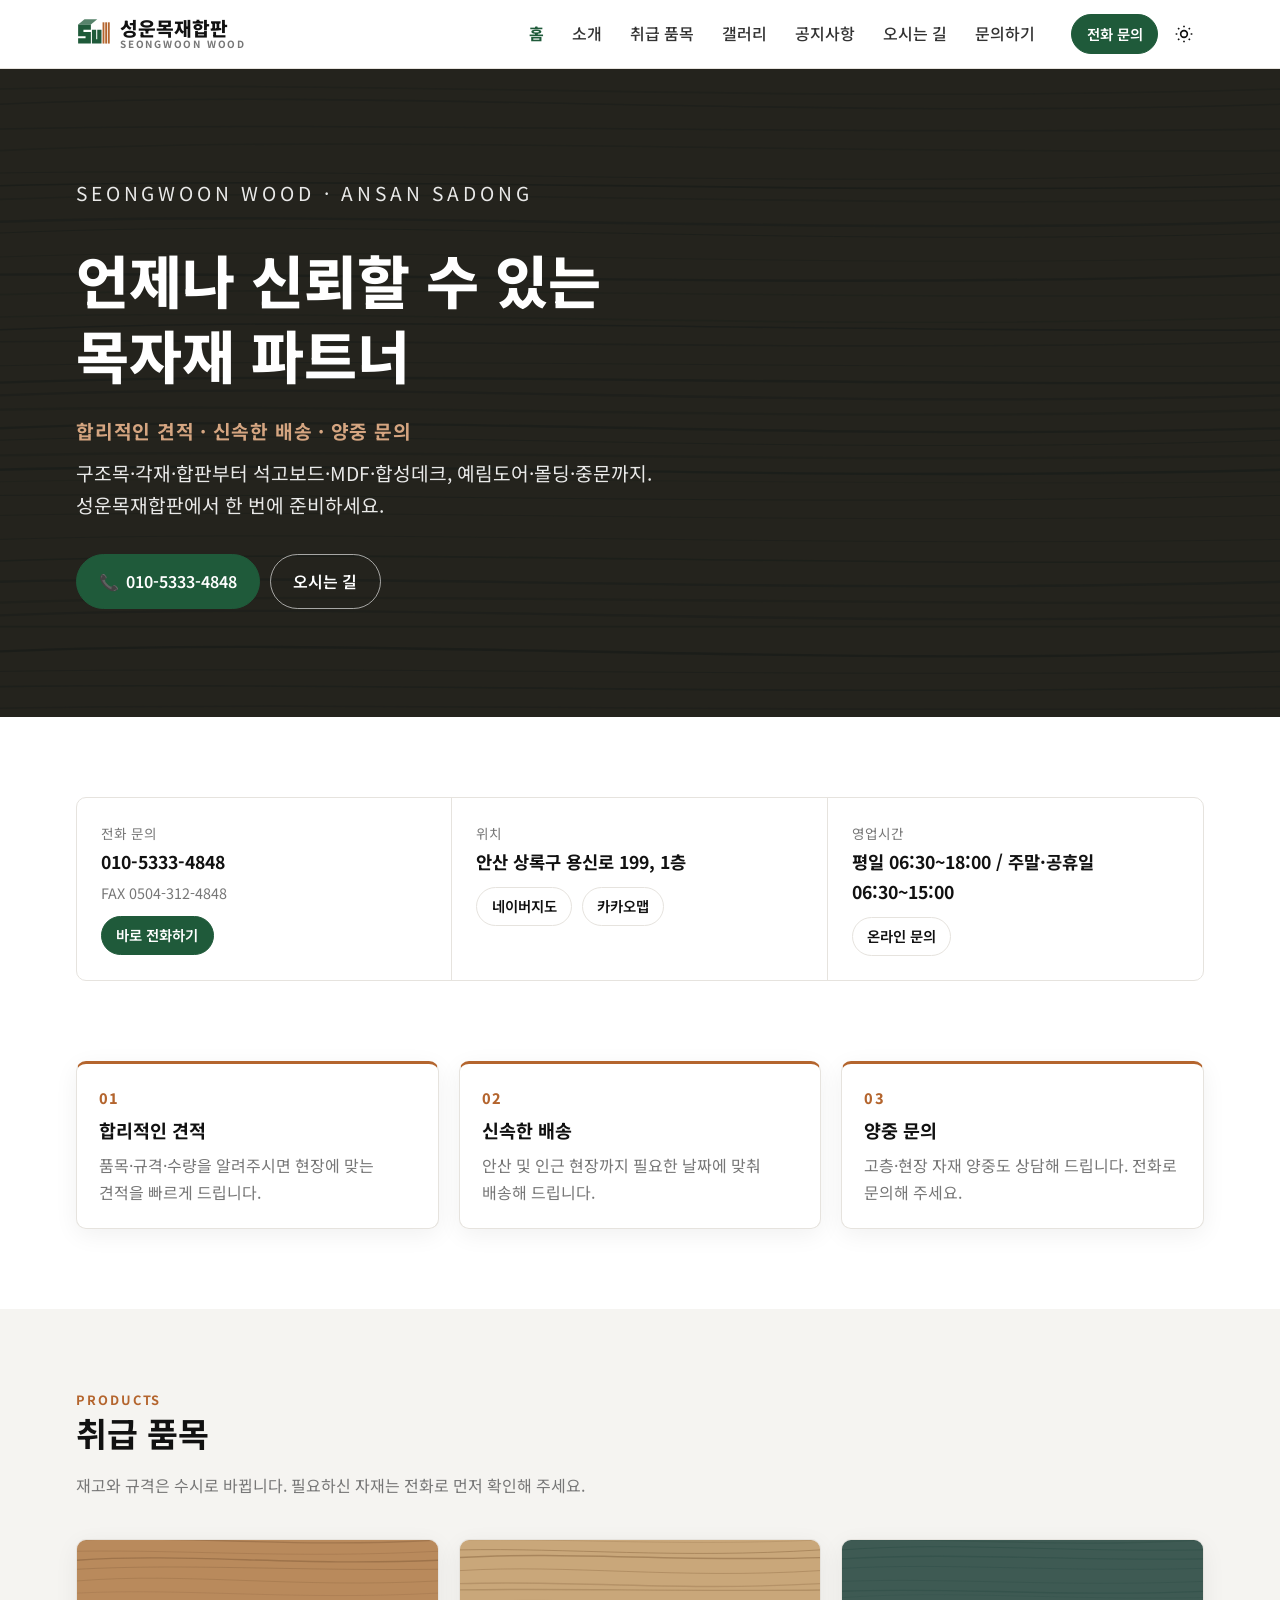
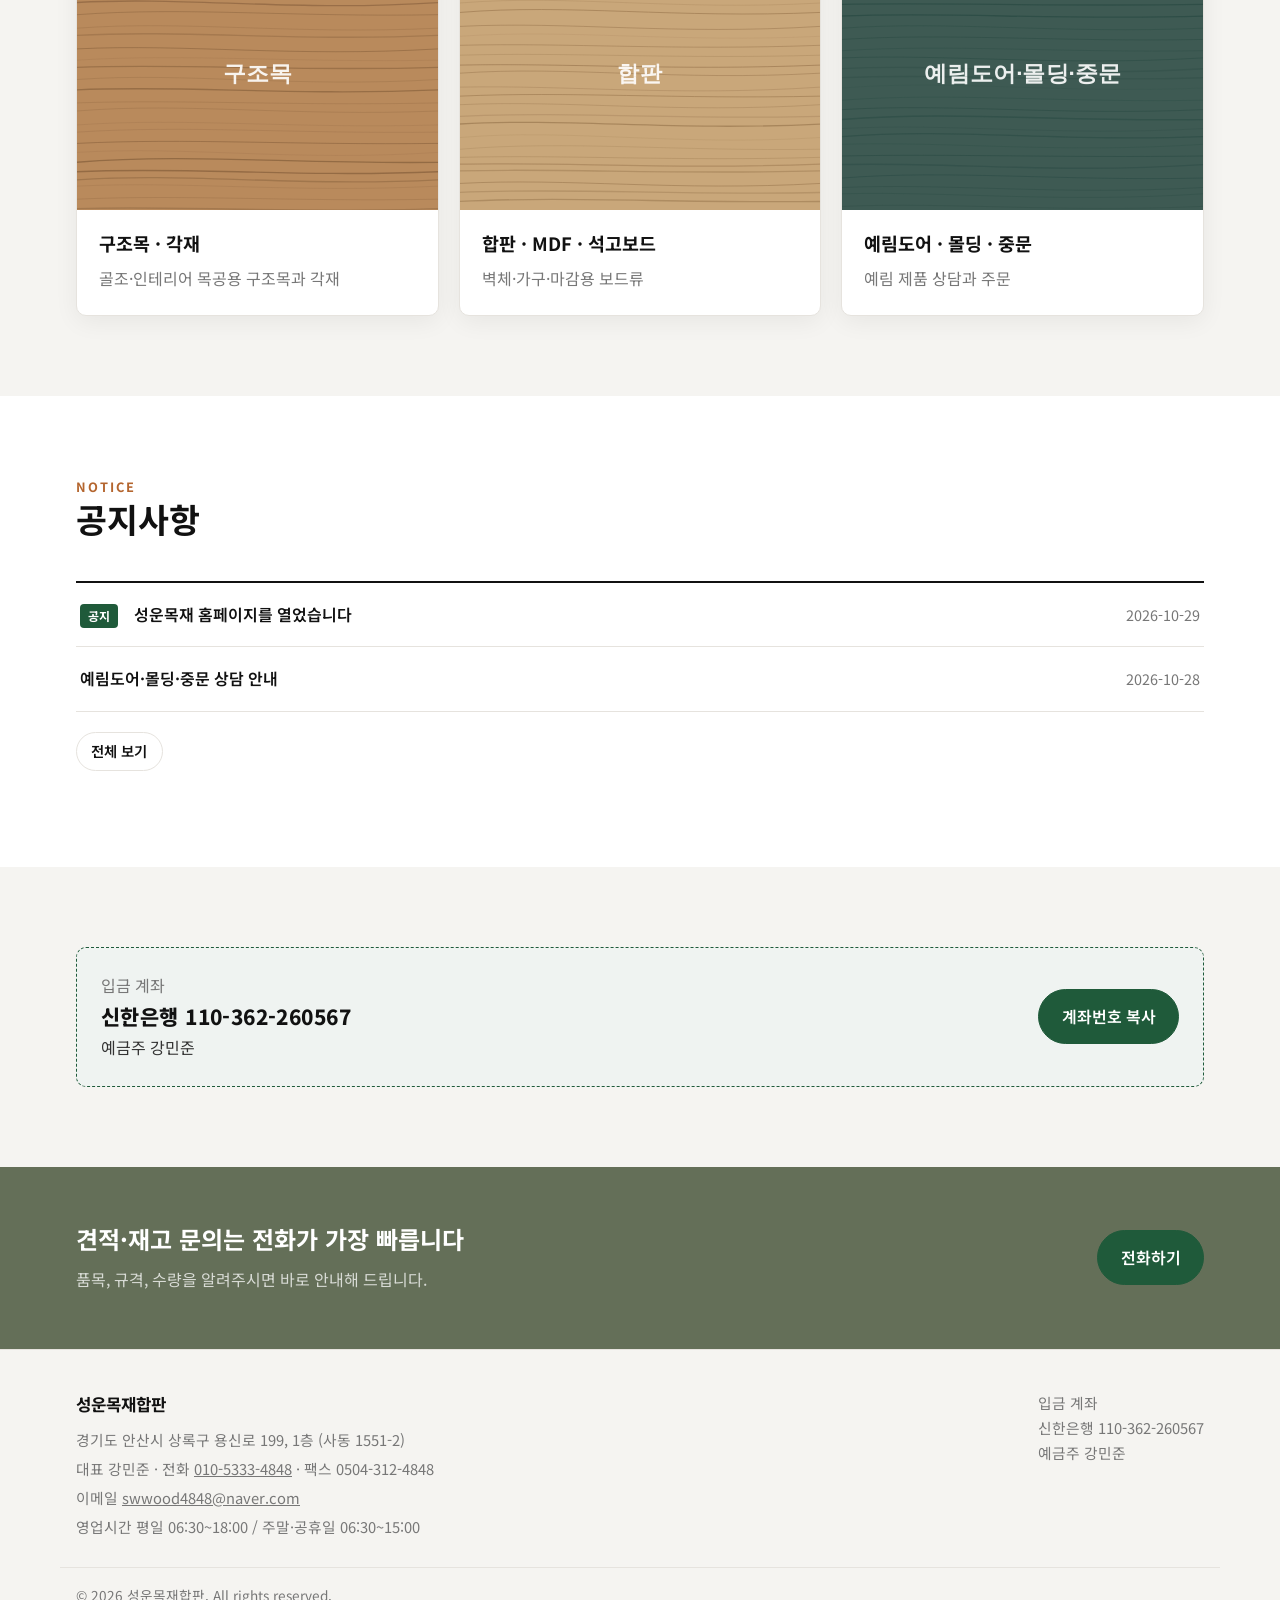
==== index.html @ 3a399736 "성운목재합판 홈페이지 첫 버전" ====
<!doctype html>
<html lang="ko">
<head>
  <meta charset="utf-8">
  <meta name="viewport" content="width=device-width, initial-scale=1">
  <title>성운목재합판 | 안산 사동 목재소</title>
  <meta name="description" content="안산시 상록구 사동 용신로 199 성운목재합판. 구조목·각재·합판·석고보드·MDF·방부목·합성데크, 예림도어·몰딩·중문.">
  <link rel="icon" href="assets/img/logo.svg">
  <link rel="preconnect" href="https://fonts.googleapis.com">
  <link href="https://fonts.googleapis.com/css2?family=Noto+Sans+KR:wght@400;500;700;800&display=swap" rel="stylesheet">
  <link rel="stylesheet" href="assets/css/style.css">
</head>
<body>
  <header id="site-header"></header>

  <main>
    <section class="hero">
      <div class="container">
        <p class="hero-eyebrow">SEONGWOON WOOD · ANSAN SADONG</p>
        <h1>언제나 신뢰할 수 있는<br>목자재 파트너</h1>
        <p class="hero-points">합리적인 견적 · 신속한 배송 · 양중 문의</p>
        <p>구조목·각재·합판부터 석고보드·MDF·합성데크, 예림도어·몰딩·중문까지. 성운목재합판에서 한 번에 준비하세요.</p>
        <div class="btn-row">
          <a class="btn btn-primary" data-site-tel href="#">📞 <span data-site="phone"></span></a>
          <a class="btn btn-ghost" href="location.html">오시는 길</a>
        </div>
      </div>
    </section>

    <section class="section">
      <div class="container">
        <div class="quick">
          <div>
            <div class="label">전화 문의</div>
            <div class="value" data-site="phone"></div>
            <div class="muted" style="margin:-6px 0 10px;font-size:.9rem">FAX <span data-site="fax"></span></div>
            <a class="btn btn-sm btn-primary" data-site-tel href="#">바로 전화하기</a>
          </div>
          <div>
            <div class="label">위치</div>
            <div class="value">안산 상록구 용신로 199, 1층</div>
            <div class="btn-row">
              <a class="btn btn-sm" data-map="naver" href="#" target="_blank" rel="noopener">네이버지도</a>
              <a class="btn btn-sm" data-map="kakao" href="#" target="_blank" rel="noopener">카카오맵</a>
            </div>
          </div>
          <div>
            <div class="label">영업시간</div>
            <div class="value" data-site="hours"></div>
            <a class="btn btn-sm" href="contact.html">온라인 문의</a>
          </div>
        </div>
      </div>
    </section>

    <section class="section" style="padding-top:0">
      <div class="container">
        <div class="grid grid-3">
          <div class="card feature"><div class="card-body">
            <span class="feature-num">01</span>
            <h3>합리적인 견적</h3>
            <p>품목·규격·수량을 알려주시면 현장에 맞는 견적을 빠르게 드립니다.</p>
          </div></div>
          <div class="card feature"><div class="card-body">
            <span class="feature-num">02</span>
            <h3>신속한 배송</h3>
            <p>안산 및 인근 현장까지 필요한 날짜에 맞춰 배송해 드립니다.</p>
          </div></div>
          <div class="card feature"><div class="card-body">
            <span class="feature-num">03</span>
            <h3>양중 문의</h3>
            <p>고층·현장 자재 양중도 상담해 드립니다. 전화로 문의해 주세요.</p>
          </div></div>
        </div>
      </div>
    </section>

    <section class="section section-soft">
      <div class="container">
        <div class="section-head">
          <div class="eyebrow">PRODUCTS</div>
          <h2>취급 품목</h2>
          <p>재고와 규격은 수시로 바뀝니다. 필요하신 자재는 전화로 먼저 확인해 주세요.</p>
        </div>
        <div class="grid grid-3">
          <a class="card" href="products.html#structural">
            <img src="assets/img/p-structural.svg" alt="구조목">
            <div class="card-body"><h3>구조목 · 각재</h3><p>골조·인테리어 목공용 구조목과 각재</p></div>
          </a>
          <a class="card" href="products.html#board">
            <img src="assets/img/p-plywood.svg" alt="합판">
            <div class="card-body"><h3>합판 · MDF · 석고보드</h3><p>벽체·가구·마감용 보드류</p></div>
          </a>
          <a class="card" href="products.html#door">
            <img src="assets/img/p-door.svg" alt="예림도어">
            <div class="card-body"><h3>예림도어 · 몰딩 · 중문</h3><p>예림 제품 상담과 주문</p></div>
          </a>
        </div>
      </div>
    </section>

    <section class="section">
      <div class="container">
        <div class="section-head">
          <div class="eyebrow">NOTICE</div>
          <h2>공지사항</h2>
        </div>
        <ul class="post-list" id="post-list" data-limit="3"></ul>
        <p style="margin-top:20px"><a class="btn btn-sm" href="notice.html">전체 보기</a></p>
      </div>
    </section>

    <section class="section section-soft">
      <div class="container">
        <div class="account-box">
          <div>
            <div class="muted">입금 계좌</div>
            <div class="num"><span data-site="account.bank"></span> <span data-site="account.number"></span></div>
            <div>예금주 <span data-site="account.holder"></span></div>
          </div>
          <button class="btn btn-primary" type="button" data-copy="account.number">계좌번호 복사</button>
        </div>
      </div>
    </section>

    <section class="cta">
      <div class="container">
        <div>
          <h2>견적·재고 문의는 전화가 가장 빠릅니다</h2>
          <p>품목, 규격, 수량을 알려주시면 바로 안내해 드립니다.</p>
        </div>
        <a class="btn btn-primary" data-site-tel href="#">전화하기</a>
      </div>
    </section>
  </main>

  <footer id="site-footer"></footer>
  <a class="btn btn-primary mobile-call" data-site-tel href="#">📞 전화 문의</a>

  <script src="assets/js/config.js"></script>
  <script src="assets/js/main.js"></script>
  <script src="assets/js/notice.js"></script>
</body>
</html>
---- assets/css/style.css ----
/* ===== 색상 토큰 (예림 홈페이지처럼 차콜·화이트 기본 + 목재 포인트색) ===== */
:root {
  --bg: #ffffff;
  --bg-soft: #f5f4f1;
  --surface: #ffffff;
  --text: #333333;
  --text-strong: #111111;
  --muted: #777777;
  --line: #e6e3de;
  --accent: #1f5a3a;        /* 명함 로고의 짙은 녹색 */
  --accent-strong: #174a2f;
  --accent-contrast: #ffffff;
  --copper: #b4652e;        /* 명함 로고의 구리색 줄무늬 */
  --sage: #646f58;          /* 명함 하단 띠의 세이지 그린 */
  --hero-overlay: rgba(17, 17, 17, .55);
  --shadow: 0 6px 24px rgba(0, 0, 0, .06);
  --radius: 10px;
  color-scheme: light;
}
@media (prefers-color-scheme: dark) {
  :root:not([data-theme="light"]) {
    --bg: #121514; --bg-soft: #181c1b; --surface: #1e2321;
    --text: #d8d4ce; --text-strong: #f4f1ec; --muted: #9a948c; --line: #2e3533;
    --accent: #7fbf94; --accent-strong: #9bd0ab; --accent-contrast: #101613; --copper: #d68250; --sage: #3c4536;
    --hero-overlay: rgba(0, 0, 0, .6); --shadow: none;
    color-scheme: dark;
  }
}
:root[data-theme="dark"] {
  --bg: #121514; --bg-soft: #181c1b; --surface: #1e2321;
  --text: #d8d4ce; --text-strong: #f4f1ec; --muted: #9a948c; --line: #2e3533;
  --accent: #7fbf94; --accent-strong: #9bd0ab; --accent-contrast: #101613; --copper: #d68250; --sage: #3c4536;
  --hero-overlay: rgba(0, 0, 0, .6); --shadow: none;
  color-scheme: dark;
}

/* ===== 기본 ===== */
*, *::before, *::after { box-sizing: border-box; }
html { -webkit-text-size-adjust: 100%; }
body {
  margin: 0; background: var(--bg); color: var(--text);
  font-family: "Noto Sans KR", -apple-system, "Malgun Gothic", sans-serif;
  font-size: 16px; line-height: 1.7; word-break: keep-all;
}
img { max-width: 100%; display: block; }
a { color: inherit; }
h1, h2, h3 { color: var(--text-strong); line-height: 1.3; margin: 0 0 .5em; }
p { margin: 0 0 1em; }
.container { width: 100%; max-width: 1160px; margin: 0 auto; padding: 0 16px; }
.muted { color: var(--muted); }
.pending { color: var(--muted); font-style: italic; }

/* ===== 버튼 ===== */
.btn {
  display: inline-flex; align-items: center; justify-content: center; gap: .4em;
  padding: .8em 1.4em; border-radius: 999px; border: 1px solid var(--line);
  background: var(--surface); color: var(--text-strong);
  font: inherit; font-weight: 600; text-decoration: none; cursor: pointer;
  transition: background .15s, border-color .15s, color .15s;
}
.btn:hover { border-color: var(--accent); color: var(--accent); }
.btn-primary { background: var(--accent); border-color: var(--accent); color: var(--accent-contrast); }
.btn-primary:hover { background: var(--accent-strong); border-color: var(--accent-strong); color: var(--accent-contrast); }
.btn-ghost { background: transparent; border-color: rgba(255,255,255,.6); color: #fff; }
.btn-ghost:hover { border-color: #fff; color: #fff; background: rgba(255,255,255,.1); }
.btn-sm { padding: .45em 1em; font-size: .9rem; }
.btn-row { display: flex; flex-wrap: wrap; gap: .6rem; }

/* ===== 헤더 ===== */
.site-header {
  position: sticky; top: 0; z-index: 50;
  background: color-mix(in srgb, var(--bg) 92%, transparent);
  backdrop-filter: blur(8px); border-bottom: 1px solid var(--line);
}
.header-inner { display: flex; align-items: center; height: 68px; gap: 24px; }
.logo { display: flex; align-items: center; gap: 10px; font-weight: 800; font-size: 1.2rem; color: var(--text-strong); text-decoration: none; }
.logo-mark { width: 34px; height: 34px; background: url("../img/logo.svg") center/contain no-repeat; }
.logo-text { display: grid; line-height: 1.1; }
.logo-text small { font-size: .62rem; font-weight: 700; letter-spacing: .18em; color: var(--muted); }
:root[data-theme="dark"] .logo-mark { filter: brightness(1.9) saturate(.8); }
@media (prefers-color-scheme: dark) { :root:not([data-theme="light"]) .logo-mark { filter: brightness(1.9) saturate(.8); } }
.nav { display: flex; gap: 4px; margin-left: auto; }
.nav a { padding: 8px 12px; border-radius: 8px; text-decoration: none; font-weight: 500; color: var(--text); }
.nav a:hover { color: var(--accent); }
.nav a[aria-current="page"] { color: var(--accent); font-weight: 700; }
.header-actions { display: flex; align-items: center; gap: 6px; }
.icon-btn {
  display: inline-grid; place-items: center; width: 40px; height: 40px;
  border: 0; border-radius: 8px; background: transparent; color: var(--text-strong); cursor: pointer;
}
.icon-btn:hover { background: var(--bg-soft); }
.i-moon { display: none; }
:root[data-theme="dark"] .i-sun { display: none; }
:root[data-theme="dark"] .i-moon { display: block; }
@media (prefers-color-scheme: dark) {
  :root:not([data-theme="light"]) .i-sun { display: none; }
  :root:not([data-theme="light"]) .i-moon { display: block; }
}
.menu-btn { display: none; }

@media (max-width: 960px) {
  .menu-btn { display: inline-grid; }
  .header-call { display: none; }
  .header-actions { margin-left: auto; }
  .nav {
    display: none; position: absolute; top: 68px; left: 0; right: 0;
    flex-direction: column; padding: 8px 16px 16px; gap: 0;
    background: var(--bg); border-bottom: 1px solid var(--line);
  }
  .menu-open .nav { display: flex; }
  .nav a { padding: 12px 4px; border-bottom: 1px solid var(--line); border-radius: 0; }
}

/* ===== 히어로 ===== */
.hero {
  position: relative; min-height: 72vh; display: grid; align-items: center;
  background: #26301f url("../img/hero.svg") center/cover no-repeat; color: #fff;
}
.hero::before { content: ""; position: absolute; inset: 0; background: var(--hero-overlay); }
.hero .container { position: relative; padding-top: 60px; padding-bottom: 60px; }
.hero-eyebrow { letter-spacing: .2em; font-size: .85rem; opacity: .85; margin-bottom: 1rem; }
.hero h1 { color: #fff; font-size: clamp(2rem, 5.5vw, 3.6rem); font-weight: 800; margin-bottom: .4em; }
.hero-points { font-weight: 700; color: #e9b48c; letter-spacing: .04em; margin-bottom: .6rem !important; }
.hero p { font-size: clamp(1rem, 2vw, 1.2rem); opacity: .9; max-width: 36em; margin-bottom: 2rem; }

.page-hero { background: var(--bg-soft); border-bottom: 1px solid var(--line); padding: 56px 0 40px; }
.page-hero h1 { font-size: clamp(1.7rem, 4vw, 2.4rem); }
.page-hero p { color: var(--muted); margin: 0; }

/* ===== 섹션 ===== */
.section { padding: 80px 0; }
.section-soft { background: var(--bg-soft); }
.section-head { margin-bottom: 40px; }
.section-head .eyebrow { color: var(--copper); font-weight: 700; letter-spacing: .15em; font-size: .8rem; }
.section-head h2 { font-size: clamp(1.5rem, 3.5vw, 2.1rem); }
.section-head p { color: var(--muted); }

.grid { display: grid; gap: 20px; }
.grid-3 { grid-template-columns: repeat(3, 1fr); }
.grid-2 { grid-template-columns: repeat(2, 1fr); }
@media (max-width: 860px) { .grid-3, .grid-2 { grid-template-columns: 1fr; } }
@media (min-width: 561px) and (max-width: 860px) { .grid-3 { grid-template-columns: repeat(2, 1fr); } }

.card {
  background: var(--surface); border: 1px solid var(--line); border-radius: var(--radius);
  overflow: hidden; box-shadow: var(--shadow);
}
a.card { display: block; text-decoration: none; transition: border-color .15s; }
a.card:hover { border-color: var(--accent); }
.card-body { padding: 22px; }
.card h3 { font-size: 1.15rem; }
.card p { color: var(--muted); margin: 0; }
.card img { aspect-ratio: 4 / 3; object-fit: cover; width: 100%; }
.card-tags { display: flex; flex-wrap: wrap; gap: 6px; margin-top: 12px; }
.tag { font-size: .8rem; padding: 2px 10px; border-radius: 999px; background: var(--bg-soft); color: var(--text); border: 1px solid var(--line); }

/* 빠른 정보 띠 */
.quick { display: grid; grid-template-columns: repeat(3, 1fr); gap: 0; border: 1px solid var(--line); border-radius: var(--radius); background: var(--surface); }
.quick > div { padding: 24px; border-right: 1px solid var(--line); }
.quick > div:last-child { border-right: 0; }
.quick .label { color: var(--muted); font-size: .85rem; }
.quick .value { color: var(--text-strong); font-weight: 700; font-size: 1.1rem; margin: 2px 0 10px; }
@media (max-width: 760px) {
  .quick { grid-template-columns: 1fr; }
  .quick > div { border-right: 0; border-bottom: 1px solid var(--line); }
  .quick > div:last-child { border-bottom: 0; }
}

/* 계좌 박스 */
.account-box {
  display: flex; flex-wrap: wrap; align-items: center; justify-content: space-between; gap: 16px;
  padding: 24px; border-radius: var(--radius); border: 1px dashed var(--accent);
  background: color-mix(in srgb, var(--accent) 7%, var(--surface));
}
.account-box .num { font-size: 1.3rem; font-weight: 800; color: var(--text-strong); letter-spacing: .02em; }

/* 소개 */
.split { display: grid; grid-template-columns: 1fr 1fr; gap: 48px; align-items: center; }
.split img { border-radius: var(--radius); }
@media (max-width: 860px) { .split { grid-template-columns: 1fr; gap: 28px; } }
.stats { display: flex; flex-wrap: wrap; gap: 32px; margin-top: 24px; }
.stats strong { display: block; font-size: 1.8rem; color: var(--accent); }
.stats span { color: var(--muted); font-size: .9rem; }

/* 표 */
.table-wrap { overflow-x: auto; border: 1px solid var(--line); border-radius: var(--radius); }
table { width: 100%; border-collapse: collapse; background: var(--surface); }
th, td { padding: 14px 16px; text-align: left; border-bottom: 1px solid var(--line); white-space: nowrap; }
th { background: var(--bg-soft); color: var(--text-strong); font-weight: 700; }
tr:last-child td { border-bottom: 0; }

/* 갤러리 */
.gallery-filters { display: flex; flex-wrap: wrap; gap: 8px; margin-bottom: 24px; }
.gallery-filters button[aria-pressed="true"] { background: var(--accent); border-color: var(--accent); color: var(--accent-contrast); }
.gallery { display: grid; grid-template-columns: repeat(auto-fill, minmax(240px, 1fr)); gap: 12px; }
.gallery-item { position: relative; display: block; border-radius: var(--radius); overflow: hidden; }
.gallery-item img { aspect-ratio: 1; object-fit: cover; width: 100%; transition: transform .3s; }
.gallery-item:hover img { transform: scale(1.04); }
.gallery-item span {
  position: absolute; left: 0; right: 0; bottom: 0; padding: 24px 14px 10px;
  background: linear-gradient(transparent, rgba(0,0,0,.65)); color: #fff; font-size: .9rem;
}
.lightbox {
  position: fixed; inset: 0; z-index: 100; display: none; place-items: center; padding: 16px;
  background: rgba(0, 0, 0, .88); text-align: center; color: #fff;
}
.lightbox.open { display: grid; }
.lightbox img { max-height: 80vh; border-radius: 6px; margin: 0 auto; }
.lightbox p { margin-top: 12px; }
.lightbox-close { position: absolute; top: 12px; right: 16px; font-size: 2rem; background: none; border: 0; color: #fff; cursor: pointer; }

/* 공지 */
.post-list { list-style: none; margin: 0; padding: 0; border-top: 2px solid var(--text-strong); }
.post-list li { border-bottom: 1px solid var(--line); }
.post-list a { display: flex; gap: 16px; align-items: baseline; padding: 18px 4px; text-decoration: none; }
.post-list a:hover .post-title { color: var(--accent); }
.post-badge { flex: none; font-size: .75rem; font-weight: 700; padding: 2px 8px; border-radius: 4px; background: var(--accent); color: var(--accent-contrast); }
.post-title { flex: 1; font-weight: 600; color: var(--text-strong); }
.post-date { flex: none; color: var(--muted); font-size: .9rem; }
@media (max-width: 560px) {
  .post-list a { flex-wrap: wrap; gap: 4px 10px; }
  .post-date { width: 100%; }
}
.article { max-width: 760px; }
.article-meta { color: var(--muted); border-bottom: 1px solid var(--line); padding-bottom: 16px; margin-bottom: 28px; }
.article-body img { border-radius: var(--radius); margin: 1em 0; }
.article-body h2 { margin-top: 1.6em; font-size: 1.4rem; }
.article-body ul, .article-body ol { padding-left: 1.3em; }
.article-body table { margin: 1em 0; }

/* 지도 */
.map-frame { width: 100%; aspect-ratio: 16 / 9; border: 0; border-radius: var(--radius); background: var(--bg-soft); }
@media (max-width: 560px) { .map-frame { aspect-ratio: 4 / 3; } }
.info-list { list-style: none; padding: 0; margin: 0; }
.info-list li { display: flex; gap: 16px; padding: 14px 0; border-bottom: 1px solid var(--line); }
.info-list li span:first-child { flex: none; width: 80px; color: var(--muted); }
.info-list li span:last-child { color: var(--text-strong); font-weight: 500; }

/* 폼 */
.form { display: grid; gap: 16px; }
.form-row { display: grid; grid-template-columns: 1fr 1fr; gap: 16px; }
@media (max-width: 560px) { .form-row { grid-template-columns: 1fr; } }
.form label { display: grid; gap: 6px; font-weight: 600; color: var(--text-strong); font-size: .95rem; }
.form input, .form select, .form textarea {
  width: 100%; padding: 12px 14px; border-radius: 8px; border: 1px solid var(--line);
  background: var(--surface); color: var(--text); font: inherit; font-weight: 400;
}
.form input:focus, .form select:focus, .form textarea:focus { outline: 2px solid var(--accent); outline-offset: 0; border-color: var(--accent); }
.form textarea { min-height: 160px; resize: vertical; }
.form .check { display: flex; gap: 8px; align-items: center; font-weight: 400; }
.form .check input { width: auto; }
.form-status { padding: 14px 16px; border-radius: 8px; background: var(--bg-soft); display: none; }
.form-status.show { display: block; }

/* CTA 띠 */
.cta { background: var(--sage); color: #fff; padding: 56px 0; }
.cta h2 { color: #fff; }
.cta .container { display: flex; flex-wrap: wrap; align-items: center; justify-content: space-between; gap: 20px; }
.cta p { margin: 0; opacity: .75; }

/* ===== 푸터 ===== */
.site-footer { background: var(--bg-soft); border-top: 1px solid var(--line); padding: 40px 0 24px; font-size: .92rem; color: var(--muted); }
.footer-inner { display: flex; flex-wrap: wrap; justify-content: space-between; gap: 24px; }
.footer-inner p { margin: 0 0 4px; }
.footer-name { display: block; color: var(--text-strong); font-size: 1.05rem; margin-bottom: 8px; }
.footer-copy { margin-top: 24px; padding-top: 16px; border-top: 1px solid var(--line); font-size: .85rem; }

/* 모바일 하단 고정 전화 버튼 */
.mobile-call {
  display: none; position: fixed; left: 16px; right: 16px; bottom: 16px; z-index: 40;
  box-shadow: 0 6px 20px rgba(0,0,0,.25);
}
@media (max-width: 960px) {
  .mobile-call { display: flex; }
  .site-footer { padding-bottom: 96px; }
}

/* 홈 강점 3가지 */
.feature { border-top: 3px solid var(--copper); }
.feature-num { display: block; font-weight: 800; color: var(--copper); font-size: .9rem; letter-spacing: .1em; margin-bottom: 8px; }
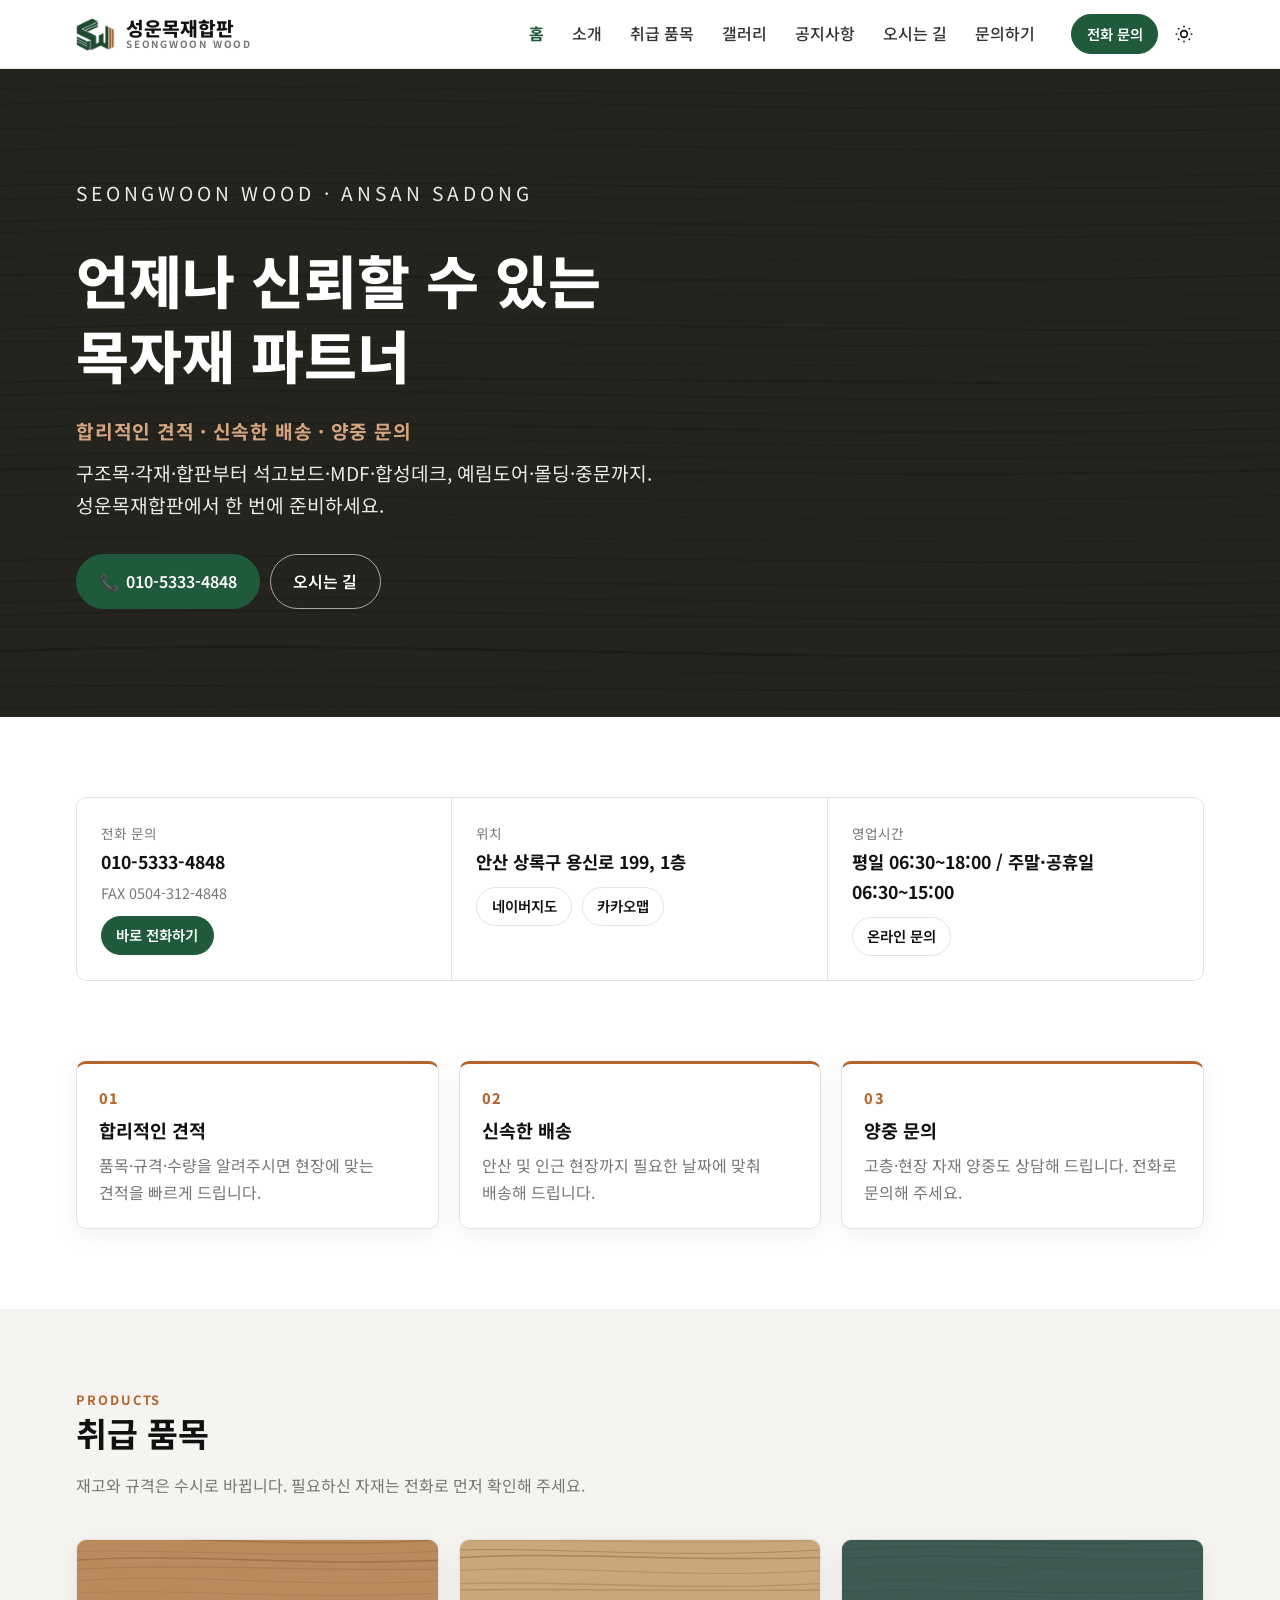
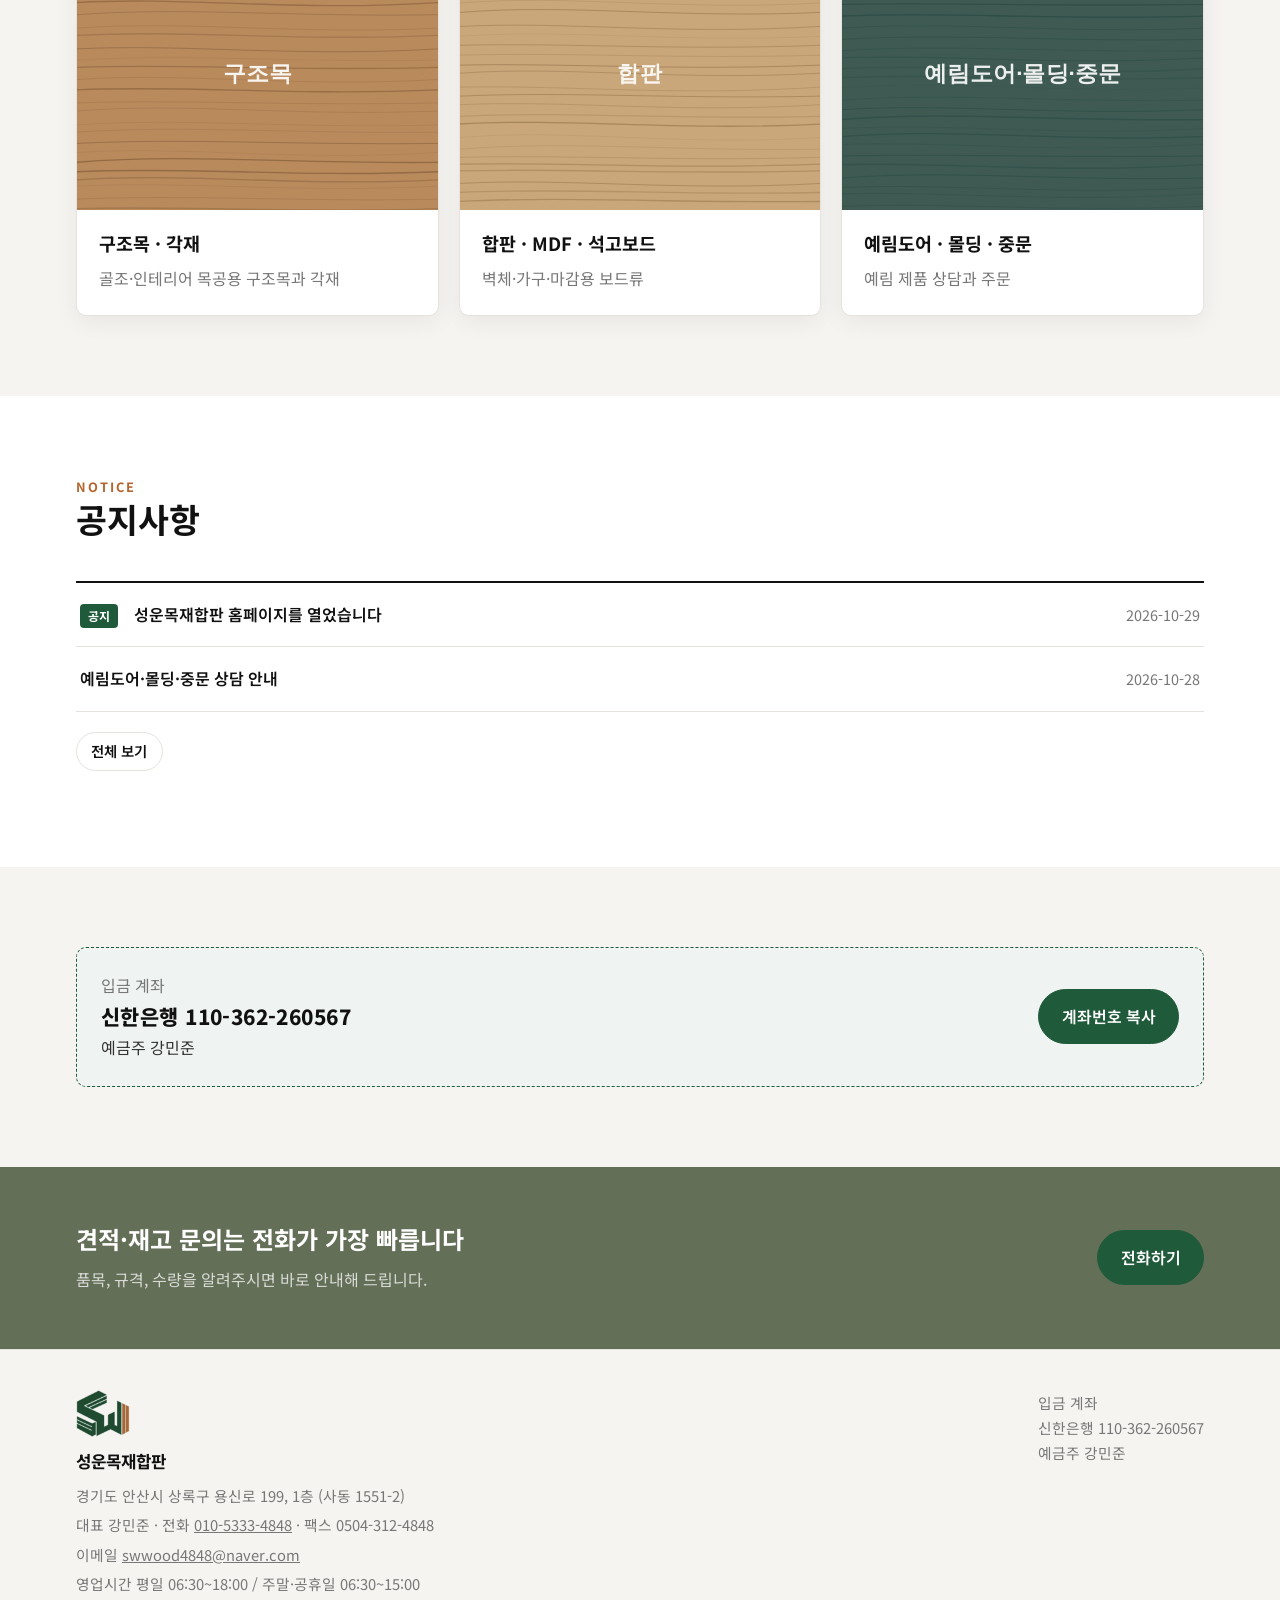
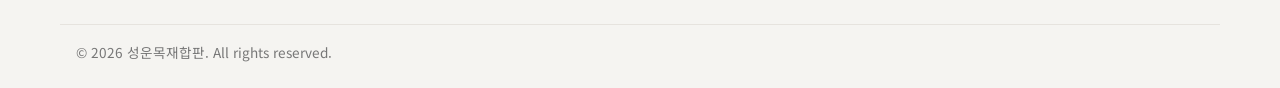
==== commit 8b0367b2: "명함의 실제 로고로 교체" ====
--- a/index.html
+++ b/index.html
@@ -5,7 +5,7 @@
   <meta name="viewport" content="width=device-width, initial-scale=1">
   <title>성운목재합판 | 안산 사동 목재소</title>
   <meta name="description" content="안산시 상록구 사동 용신로 199 성운목재합판. 구조목·각재·합판·석고보드·MDF·방부목·합성데크, 예림도어·몰딩·중문.">
-  <link rel="icon" href="assets/img/logo.svg">
+  <link rel="icon" href="assets/img/logo.png" type="image/png">
   <link rel="preconnect" href="https://fonts.googleapis.com">
   <link href="https://fonts.googleapis.com/css2?family=Noto+Sans+KR:wght@400;500;700;800&display=swap" rel="stylesheet">
   <link rel="stylesheet" href="assets/css/style.css">
--- a/assets/css/style.css
+++ b/assets/css/style.css
@@ -74,11 +74,11 @@
 }
 .header-inner { display: flex; align-items: center; height: 68px; gap: 24px; }
 .logo { display: flex; align-items: center; gap: 10px; font-weight: 800; font-size: 1.2rem; color: var(--text-strong); text-decoration: none; }
-.logo-mark { width: 34px; height: 34px; background: url("../img/logo.svg") center/contain no-repeat; }
+.logo-mark { width: 40px; height: 34px; background: url("../img/logo.png") center/contain no-repeat; }
 .logo-text { display: grid; line-height: 1.1; }
 .logo-text small { font-size: .62rem; font-weight: 700; letter-spacing: .18em; color: var(--muted); }
-:root[data-theme="dark"] .logo-mark { filter: brightness(1.9) saturate(.8); }
-@media (prefers-color-scheme: dark) { :root:not([data-theme="light"]) .logo-mark { filter: brightness(1.9) saturate(.8); } }
+:root[data-theme="dark"] .logo-mark { background-color: #f4f1ec; border-radius: 6px; background-size: 82%; }
+@media (prefers-color-scheme: dark) { :root:not([data-theme="light"]) .logo-mark { background-color: #f4f1ec; border-radius: 6px; background-size: 82%; } }
 .nav { display: flex; gap: 4px; margin-left: auto; }
 .nav a { padding: 8px 12px; border-radius: 8px; text-decoration: none; font-weight: 500; color: var(--text); }
 .nav a:hover { color: var(--accent); }
@@ -277,4 +277,7 @@
 
 /* 홈 강점 3가지 */
 .feature { border-top: 3px solid var(--copper); }
-.feature-num { display: block; font-weight: 800; color: var(--copper); font-size: .9rem; letter-spacing: .1em; margin-bottom: 8px; }+.feature-num { display: block; font-weight: 800; color: var(--copper); font-size: .9rem; letter-spacing: .1em; margin-bottom: 8px; }
+.footer-logo { width: 56px; height: auto; margin-bottom: 10px; }
+:root[data-theme="dark"] .footer-logo { background: #f4f1ec; border-radius: 8px; padding: 6px; }
+@media (prefers-color-scheme: dark) { :root:not([data-theme="light"]) .footer-logo { background: #f4f1ec; border-radius: 8px; padding: 6px; } }
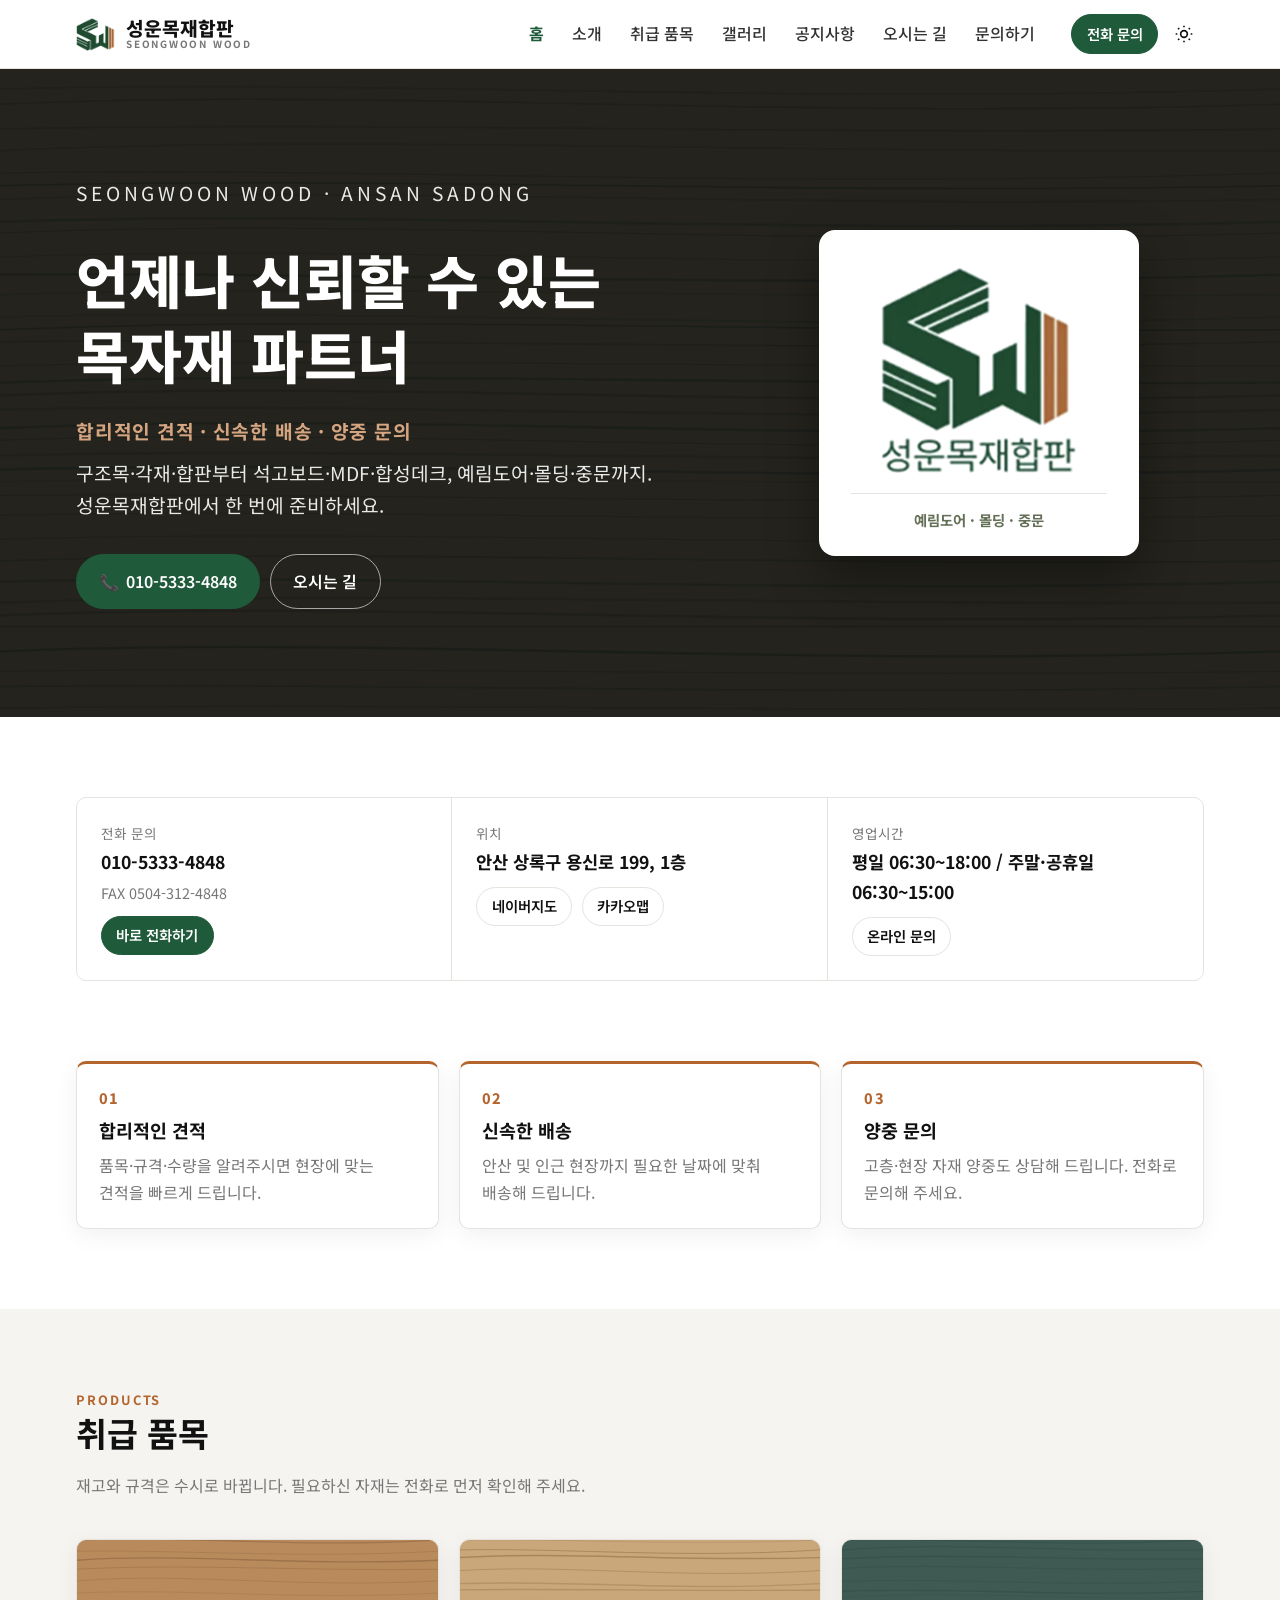
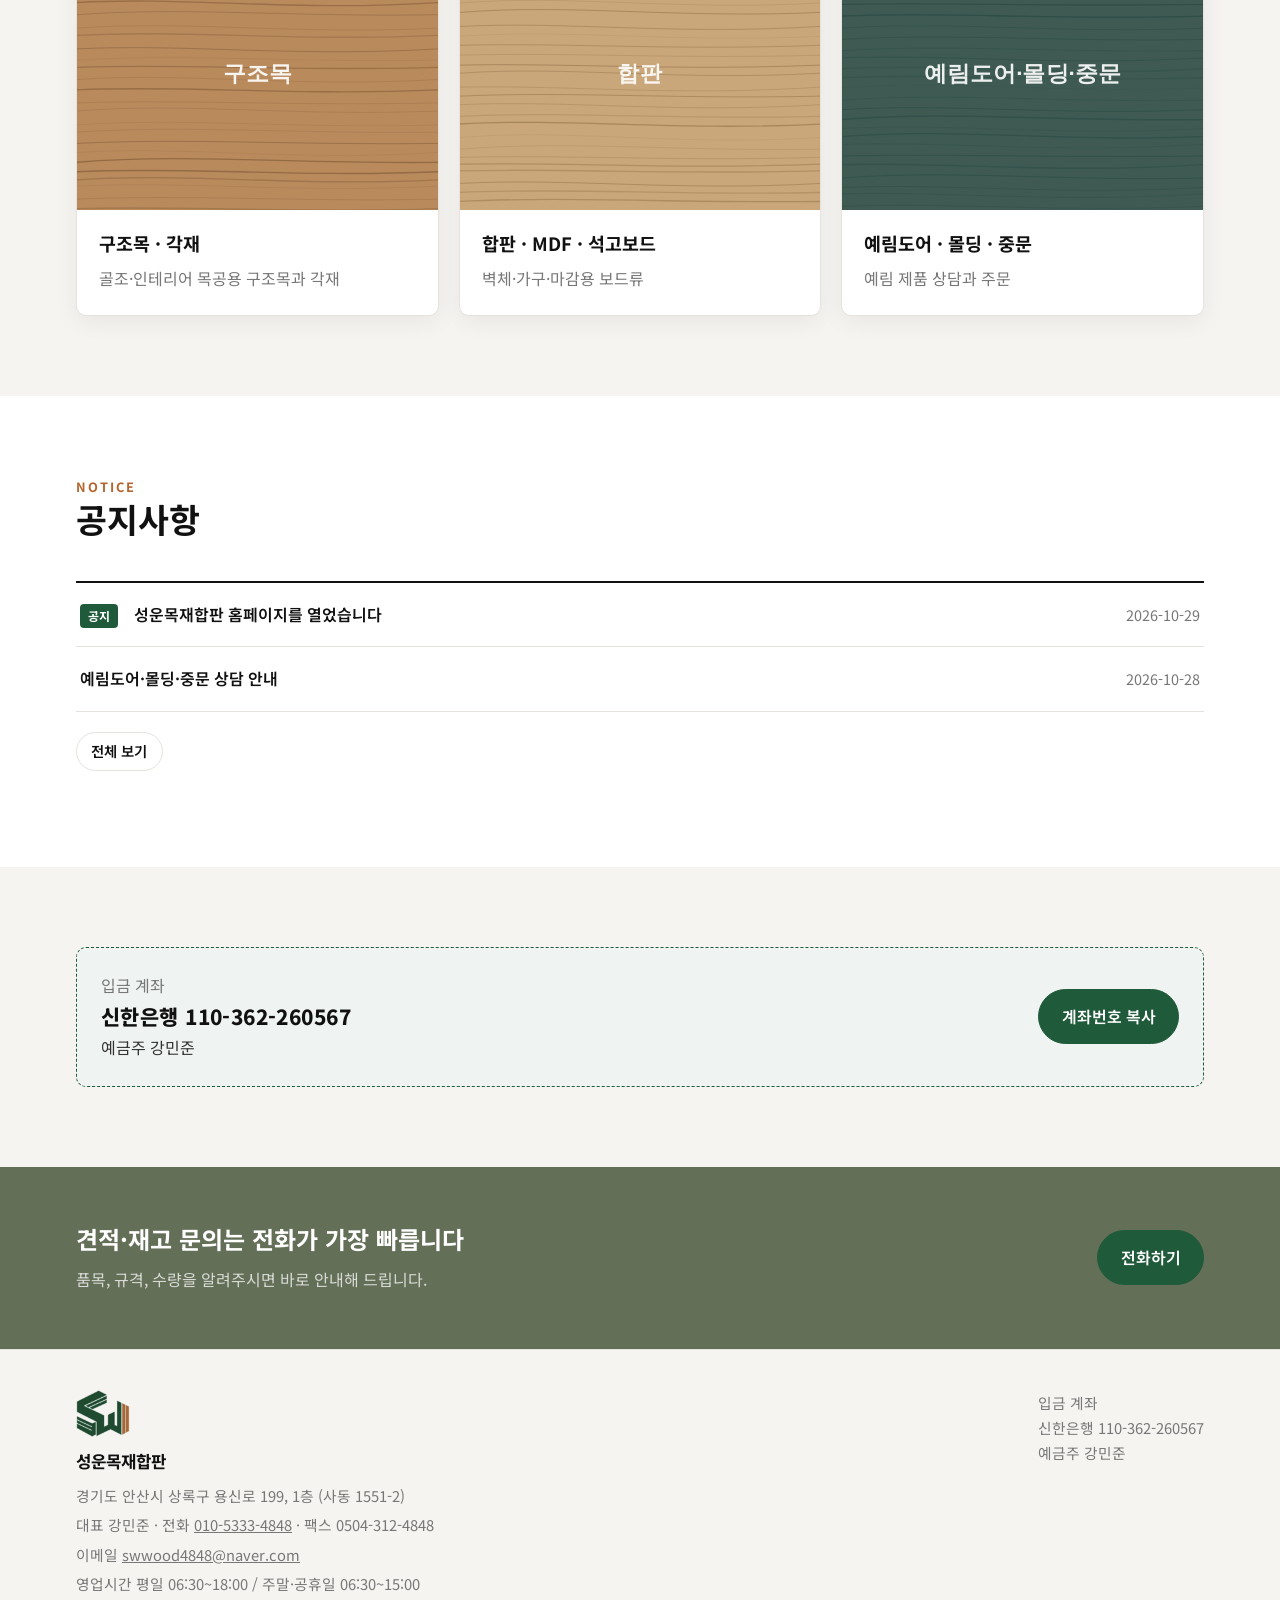
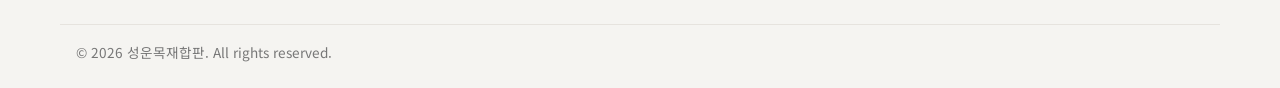
==== commit 3540b310: "문의 폼 FormSubmit 연결, 메인에 로고 배치" ====
--- a/index.html
+++ b/index.html
@@ -15,7 +15,8 @@
 
   <main>
     <section class="hero">
-      <div class="container">
+      <div class="container hero-grid">
+        <div>
         <p class="hero-eyebrow">SEONGWOON WOOD · ANSAN SADONG</p>
         <h1>언제나 신뢰할 수 있는<br>목자재 파트너</h1>
         <p class="hero-points">합리적인 견적 · 신속한 배송 · 양중 문의</p>
@@ -23,6 +24,11 @@
         <div class="btn-row">
           <a class="btn btn-primary" data-site-tel href="#">📞 <span data-site="phone"></span></a>
           <a class="btn btn-ghost" href="location.html">오시는 길</a>
+        </div>
+        </div>
+        <div class="hero-logo">
+          <img src="assets/img/logo-full.png" alt="성운목재합판 로고">
+          <p>예림도어 · 몰딩 · 중문</p>
         </div>
       </div>
     </section>
--- a/assets/css/style.css
+++ b/assets/css/style.css
@@ -280,4 +280,19 @@
 .feature-num { display: block; font-weight: 800; color: var(--copper); font-size: .9rem; letter-spacing: .1em; margin-bottom: 8px; }
 .footer-logo { width: 56px; height: auto; margin-bottom: 10px; }
 :root[data-theme="dark"] .footer-logo { background: #f4f1ec; border-radius: 8px; padding: 6px; }
-@media (prefers-color-scheme: dark) { :root:not([data-theme="light"]) .footer-logo { background: #f4f1ec; border-radius: 8px; padding: 6px; } }+@media (prefers-color-scheme: dark) { :root:not([data-theme="light"]) .footer-logo { background: #f4f1ec; border-radius: 8px; padding: 6px; } }
+/* 메인 히어로: 왼쪽 문구 + 오른쪽 로고 카드 */
+.hero-grid { display: grid; grid-template-columns: 1.4fr 1fr; gap: 48px; align-items: center; }
+.hero-logo {
+  justify-self: center; width: min(320px, 100%); padding: 36px 32px 24px;
+  background: #fff; border-radius: 16px; box-shadow: 0 20px 50px rgba(0,0,0,.35); text-align: center;
+}
+.hero-logo img { width: 78%; margin: 0 auto; }
+.hero-logo p {
+  margin: 18px 0 0 !important; padding-top: 14px; border-top: 1px solid #e6e3de;
+  color: #646f58; font-size: .9rem !important; font-weight: 700; opacity: 1 !important;
+}
+@media (max-width: 860px) {
+  .hero-grid { grid-template-columns: 1fr; gap: 32px; }
+  .hero-logo { width: 220px; padding: 24px 20px 16px; order: -1; justify-self: start; }
+}
